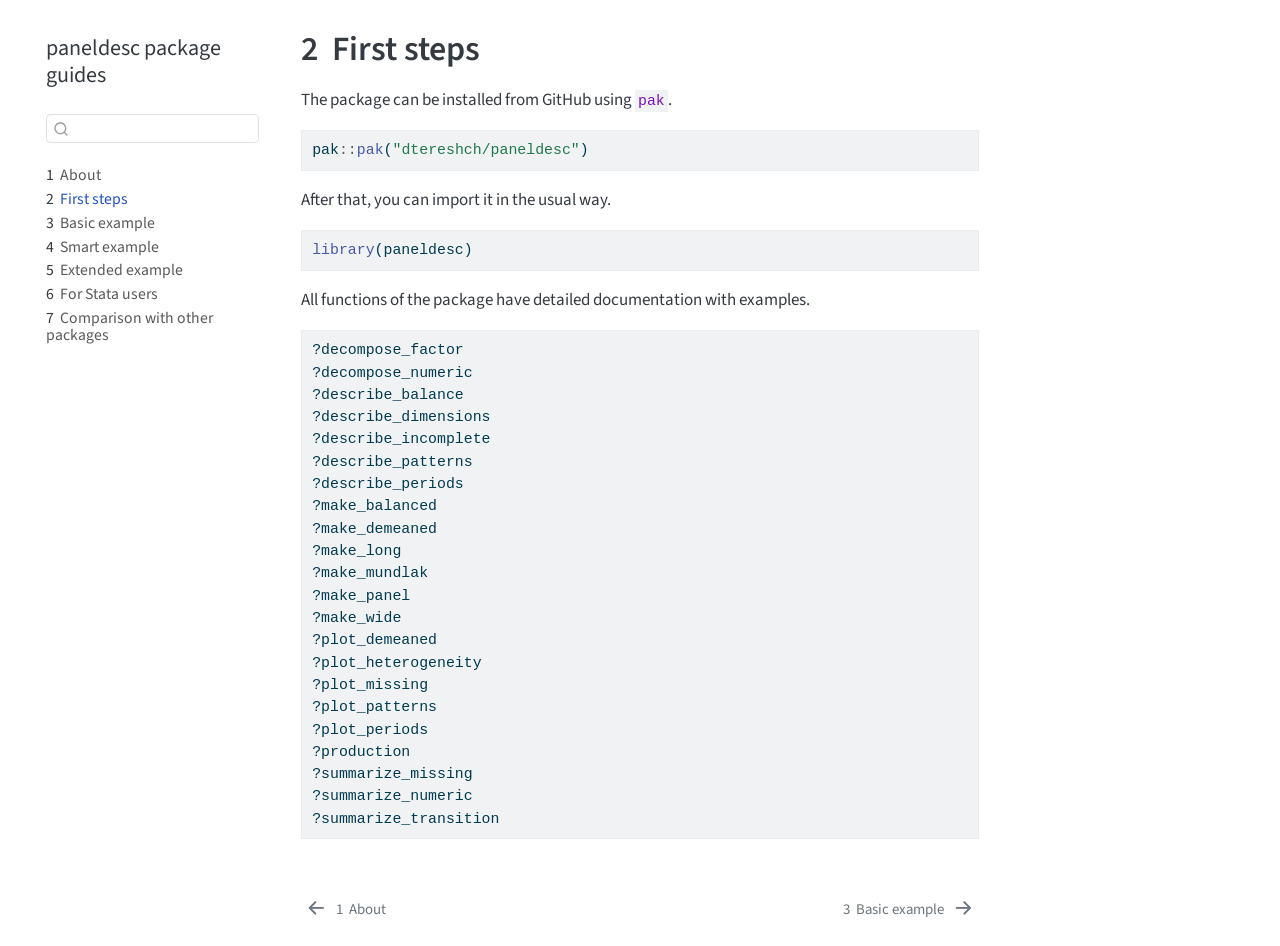
==== docs/00_start.html @ 5338b29d "Update examples" ====
<!DOCTYPE html>
<html xmlns="http://www.w3.org/1999/xhtml" lang="en" xml:lang="en"><head>

<meta charset="utf-8">
<meta name="generator" content="quarto-1.9.36">

<meta name="viewport" content="width=device-width, initial-scale=1.0, user-scalable=yes">


<title>2&nbsp; First steps – paneldesc package guides</title>
<style>
/* Default styles provided by pandoc.
** See https://pandoc.org/MANUAL.html#variables-for-html for config info.
*/
code{white-space: pre-wrap;}
span.smallcaps{font-variant: small-caps;}
div.columns{display: flex; gap: min(4vw, 1.5em);}
div.column{flex: auto; overflow-x: auto;}
div.hanging-indent{margin-left: 1.5em; text-indent: -1.5em;}
ul.task-list{list-style: none;}
ul.task-list li input[type="checkbox"] {
  width: 0.8em;
  margin: 0 0.8em 0.2em -1em; /* quarto-specific, see https://github.com/quarto-dev/quarto-cli/issues/4556 */ 
  vertical-align: middle;
}
/* CSS for syntax highlighting */
html { -webkit-text-size-adjust: 100%; }
pre > code.sourceCode { white-space: pre; position: relative; }
pre > code.sourceCode > span { display: inline-block; line-height: 1.25; }
pre > code.sourceCode > span:empty { height: 1.2em; }
.sourceCode { overflow: visible; }
code.sourceCode > span { color: inherit; text-decoration: inherit; }
div.sourceCode { margin: 1em 0; }
pre.sourceCode { margin: 0; }
@media screen {
div.sourceCode { overflow: auto; }
}
@media print {
pre > code.sourceCode { white-space: pre-wrap; }
pre > code.sourceCode > span { text-indent: -5em; padding-left: 5em; }
}
pre.numberSource code
  { counter-reset: source-line 0; }
pre.numberSource code > span
  { position: relative; left: -4em; counter-increment: source-line; }
pre.numberSource code > span > a:first-child::before
  { content: counter(source-line);
    position: relative; left: -1em; text-align: right; vertical-align: baseline;
    border: none; display: inline-block;
    -webkit-touch-callout: none; -webkit-user-select: none;
    -khtml-user-select: none; -moz-user-select: none;
    -ms-user-select: none; user-select: none;
    padding: 0 4px; width: 4em;
  }
pre.numberSource { margin-left: 3em;  padding-left: 4px; }
div.sourceCode
  {   }
@media screen {
pre > code.sourceCode > span > a:first-child::before { text-decoration: underline; }
}
</style>


<script src="site_libs/quarto-nav/quarto-nav.js"></script>
<script src="site_libs/quarto-nav/headroom.min.js"></script>
<script src="site_libs/clipboard/clipboard.min.js"></script>
<script src="site_libs/quarto-search/autocomplete.umd.js"></script>
<script src="site_libs/quarto-search/fuse.min.js"></script>
<script src="site_libs/quarto-search/quarto-search.js"></script>
<meta name="quarto:offset" content="./">
<link href="./01_basic.html" rel="next">
<link href="./index.html" rel="prev">
<script src="site_libs/quarto-html/quarto.js" type="module"></script>
<script src="site_libs/quarto-html/tabsets/tabsets.js" type="module"></script>
<script src="site_libs/quarto-html/popper.min.js"></script>
<script src="site_libs/quarto-html/tippy.umd.min.js"></script>
<script src="site_libs/quarto-html/anchor.min.js"></script>
<link href="site_libs/quarto-html/tippy.css" rel="stylesheet">
<link href="site_libs/quarto-html/quarto-syntax-highlighting-845c23b38eaddc0f92fda52bfe77a8c8.css" rel="stylesheet" id="quarto-text-highlighting-styles">
<script src="site_libs/bootstrap/bootstrap.min.js"></script>
<link href="site_libs/bootstrap/bootstrap-icons.css" rel="stylesheet">
<link href="site_libs/bootstrap/bootstrap-a0c9b17a6f8fef2cdd58135d6438d065.min.css" rel="stylesheet" append-hash="true" id="quarto-bootstrap" data-mode="light">
<script id="quarto-search-options" type="application/json">{
  "location": "sidebar",
  "copy-button": false,
  "collapse-after": 3,
  "panel-placement": "start",
  "type": "textbox",
  "limit": 50,
  "keyboard-shortcut": [
    "f",
    "/",
    "s"
  ],
  "show-item-context": false,
  "language": {
    "search-no-results-text": "No results",
    "search-matching-documents-text": "matching documents",
    "search-copy-link-title": "Copy link to search",
    "search-hide-matches-text": "Hide additional matches",
    "search-more-match-text": "more match in this document",
    "search-more-matches-text": "more matches in this document",
    "search-clear-button-title": "Clear",
    "search-text-placeholder": "",
    "search-detached-cancel-button-title": "Cancel",
    "search-submit-button-title": "Submit",
    "search-label": "Search"
  }
}</script>


</head>

<body class="nav-sidebar floating quarto-light">

<div id="quarto-search-results"></div>
  <header id="quarto-header" class="headroom fixed-top">
  <nav class="quarto-secondary-nav">
    <div class="container-fluid d-flex">
      <button type="button" class="quarto-btn-toggle btn" data-bs-toggle="collapse" role="button" data-bs-target=".quarto-sidebar-collapse-item" aria-controls="quarto-sidebar" aria-expanded="false" aria-label="Toggle sidebar navigation" onclick="if (window.quartoToggleHeadroom) { window.quartoToggleHeadroom(); }">
        <i class="bi bi-layout-text-sidebar-reverse"></i>
      </button>
        <nav class="quarto-page-breadcrumbs" aria-label="breadcrumb"><ol class="breadcrumb"><li class="breadcrumb-item"><a href="./00_start.html"><span class="chapter-number">2</span>&nbsp; <span class="chapter-title">First steps</span></a></li></ol></nav>
        <a class="flex-grow-1" role="navigation" data-bs-toggle="collapse" data-bs-target=".quarto-sidebar-collapse-item" aria-controls="quarto-sidebar" aria-expanded="false" aria-label="Toggle sidebar navigation" onclick="if (window.quartoToggleHeadroom) { window.quartoToggleHeadroom(); }">      
        </a>
      <button type="button" class="btn quarto-search-button" aria-label="Search" onclick="window.quartoOpenSearch();">
        <i class="bi bi-search"></i>
      </button>
    </div>
  </nav>
</header>
<!-- content -->
<div id="quarto-content" class="quarto-container page-columns page-rows-contents page-layout-article">
<!-- sidebar -->
  <nav id="quarto-sidebar" class="sidebar collapse collapse-horizontal quarto-sidebar-collapse-item sidebar-navigation floating overflow-auto">
    <div class="pt-lg-2 mt-2 text-left sidebar-header">
    <div class="sidebar-title mb-0 py-0">
      <a href="./">paneldesc package guides</a> 
    </div>
      </div>
        <div class="mt-2 flex-shrink-0 align-items-center">
        <div class="sidebar-search">
        <div id="quarto-search" class="" title="Search"></div>
        </div>
        </div>
    <div class="sidebar-menu-container"> 
    <ul class="list-unstyled mt-1">
        <li class="sidebar-item">
  <div class="sidebar-item-container"> 
  <a href="./index.html" class="sidebar-item-text sidebar-link">
 <span class="menu-text"><span class="chapter-number">1</span>&nbsp; <span class="chapter-title">About</span></span></a>
  </div>
</li>
        <li class="sidebar-item">
  <div class="sidebar-item-container"> 
  <a href="./00_start.html" class="sidebar-item-text sidebar-link active">
 <span class="menu-text"><span class="chapter-number">2</span>&nbsp; <span class="chapter-title">First steps</span></span></a>
  </div>
</li>
        <li class="sidebar-item">
  <div class="sidebar-item-container"> 
  <a href="./01_basic.html" class="sidebar-item-text sidebar-link">
 <span class="menu-text"><span class="chapter-number">3</span>&nbsp; <span class="chapter-title">Basic example</span></span></a>
  </div>
</li>
        <li class="sidebar-item">
  <div class="sidebar-item-container"> 
  <a href="./02_panel.html" class="sidebar-item-text sidebar-link">
 <span class="menu-text"><span class="chapter-number">4</span>&nbsp; <span class="chapter-title">Smart example</span></span></a>
  </div>
</li>
        <li class="sidebar-item">
  <div class="sidebar-item-container"> 
  <a href="./03_extend.html" class="sidebar-item-text sidebar-link">
 <span class="menu-text"><span class="chapter-number">5</span>&nbsp; <span class="chapter-title">Extended example</span></span></a>
  </div>
</li>
        <li class="sidebar-item">
  <div class="sidebar-item-container"> 
  <a href="./04_Stata.html" class="sidebar-item-text sidebar-link">
 <span class="menu-text"><span class="chapter-number">6</span>&nbsp; <span class="chapter-title">For Stata users</span></span></a>
  </div>
</li>
        <li class="sidebar-item">
  <div class="sidebar-item-container"> 
  <a href="./05_comparison.html" class="sidebar-item-text sidebar-link">
 <span class="menu-text"><span class="chapter-number">7</span>&nbsp; <span class="chapter-title">Comparison with other packages</span></span></a>
  </div>
</li>
    </ul>
    </div>
</nav>
<div id="quarto-sidebar-glass" class="quarto-sidebar-collapse-item" data-bs-toggle="collapse" data-bs-target=".quarto-sidebar-collapse-item"></div>
<!-- margin-sidebar -->
    <div id="quarto-margin-sidebar" class="sidebar margin-sidebar zindex-bottom">
        
    </div>
<!-- main -->
<main class="content" id="quarto-document-content">

<header id="title-block-header" class="quarto-title-block default">
<div class="quarto-title">
<h1 class="title"><span class="chapter-number">2</span>&nbsp; <span class="chapter-title">First steps</span></h1>
</div>



<div class="quarto-title-meta">

    
  
    
  </div>
  


</header>


<p>The package can be installed from GitHub using <code>pak</code>.</p>
<div class="cell">
<div class="code-copy-outer-scaffold"><div class="sourceCode cell-code" id="cb1"><pre class="sourceCode r code-with-copy"><code class="sourceCode r"><span id="cb1-1"><a href="#cb1-1" aria-hidden="true" tabindex="-1"></a>pak<span class="sc">::</span><span class="fu">pak</span>(<span class="st">"dtereshch/paneldesc"</span>)</span></code></pre></div><button title="Copy to Clipboard" class="code-copy-button"><i class="bi"></i></button></div>
</div>
<p>After that, you can import it in the usual way.</p>
<div class="cell">
<div class="code-copy-outer-scaffold"><div class="sourceCode cell-code" id="cb2"><pre class="sourceCode r code-with-copy"><code class="sourceCode r"><span id="cb2-1"><a href="#cb2-1" aria-hidden="true" tabindex="-1"></a><span class="fu">library</span>(paneldesc)</span></code></pre></div><button title="Copy to Clipboard" class="code-copy-button"><i class="bi"></i></button></div>
</div>
<p>All functions of the package have detailed documentation with examples.</p>
<div class="cell">
<div class="code-copy-outer-scaffold"><div class="sourceCode cell-code" id="cb3"><pre class="sourceCode r code-with-copy"><code class="sourceCode r"><span id="cb3-1"><a href="#cb3-1" aria-hidden="true" tabindex="-1"></a>?decompose_factor</span>
<span id="cb3-2"><a href="#cb3-2" aria-hidden="true" tabindex="-1"></a>?decompose_numeric</span>
<span id="cb3-3"><a href="#cb3-3" aria-hidden="true" tabindex="-1"></a>?describe_balance</span>
<span id="cb3-4"><a href="#cb3-4" aria-hidden="true" tabindex="-1"></a>?describe_dimensions</span>
<span id="cb3-5"><a href="#cb3-5" aria-hidden="true" tabindex="-1"></a>?describe_incomplete</span>
<span id="cb3-6"><a href="#cb3-6" aria-hidden="true" tabindex="-1"></a>?describe_patterns</span>
<span id="cb3-7"><a href="#cb3-7" aria-hidden="true" tabindex="-1"></a>?describe_periods</span>
<span id="cb3-8"><a href="#cb3-8" aria-hidden="true" tabindex="-1"></a>?make_balanced</span>
<span id="cb3-9"><a href="#cb3-9" aria-hidden="true" tabindex="-1"></a>?make_demeaned</span>
<span id="cb3-10"><a href="#cb3-10" aria-hidden="true" tabindex="-1"></a>?make_long</span>
<span id="cb3-11"><a href="#cb3-11" aria-hidden="true" tabindex="-1"></a>?make_mundlak</span>
<span id="cb3-12"><a href="#cb3-12" aria-hidden="true" tabindex="-1"></a>?make_panel</span>
<span id="cb3-13"><a href="#cb3-13" aria-hidden="true" tabindex="-1"></a>?make_wide</span>
<span id="cb3-14"><a href="#cb3-14" aria-hidden="true" tabindex="-1"></a>?plot_demeaned</span>
<span id="cb3-15"><a href="#cb3-15" aria-hidden="true" tabindex="-1"></a>?plot_heterogeneity</span>
<span id="cb3-16"><a href="#cb3-16" aria-hidden="true" tabindex="-1"></a>?plot_missing</span>
<span id="cb3-17"><a href="#cb3-17" aria-hidden="true" tabindex="-1"></a>?plot_patterns</span>
<span id="cb3-18"><a href="#cb3-18" aria-hidden="true" tabindex="-1"></a>?plot_periods</span>
<span id="cb3-19"><a href="#cb3-19" aria-hidden="true" tabindex="-1"></a>?production</span>
<span id="cb3-20"><a href="#cb3-20" aria-hidden="true" tabindex="-1"></a>?summarize_missing</span>
<span id="cb3-21"><a href="#cb3-21" aria-hidden="true" tabindex="-1"></a>?summarize_numeric</span>
<span id="cb3-22"><a href="#cb3-22" aria-hidden="true" tabindex="-1"></a>?summarize_transition</span></code></pre></div><button title="Copy to Clipboard" class="code-copy-button"><i class="bi"></i></button></div>
</div>



</main> <!-- /main -->
<script id="quarto-html-after-body" type="application/javascript">
  window.document.addEventListener("DOMContentLoaded", function (event) {
    const icon = "";
    const anchorJS = new window.AnchorJS();
    anchorJS.options = {
      placement: 'right',
      icon: icon
    };
    anchorJS.add('.anchored');
    const isCodeAnnotation = (el) => {
      for (const clz of el.classList) {
        if (clz.startsWith('code-annotation-')) {                     
          return true;
        }
      }
      return false;
    }
    const onCopySuccess = function(e) {
      // button target
      const button = e.trigger;
      // don't keep focus
      button.blur();
      // flash "checked"
      button.classList.add('code-copy-button-checked');
      var currentTitle = button.getAttribute("title");
      button.setAttribute("title", "Copied!");
      let tooltip;
      if (window.bootstrap) {
        button.setAttribute("data-bs-toggle", "tooltip");
        button.setAttribute("data-bs-placement", "left");
        button.setAttribute("data-bs-title", "Copied!");
        tooltip = new bootstrap.Tooltip(button, 
          { trigger: "manual", 
            customClass: "code-copy-button-tooltip",
            offset: [0, -8]});
        tooltip.show();    
      }
      setTimeout(function() {
        if (tooltip) {
          tooltip.hide();
          button.removeAttribute("data-bs-title");
          button.removeAttribute("data-bs-toggle");
          button.removeAttribute("data-bs-placement");
        }
        button.setAttribute("title", currentTitle);
        button.classList.remove('code-copy-button-checked');
      }, 1000);
      // clear code selection
      e.clearSelection();
    }
    const getTextToCopy = function(trigger) {
      const outerScaffold = trigger.parentElement.cloneNode(true);
      const codeEl = outerScaffold.querySelector('code');
      for (const childEl of codeEl.children) {
        if (isCodeAnnotation(childEl)) {
          childEl.remove();
        }
      }
      return codeEl.innerText;
    }
    const clipboard = new window.ClipboardJS('.code-copy-button:not([data-in-quarto-modal])', {
      text: getTextToCopy
    });
    clipboard.on('success', onCopySuccess);
    if (window.document.getElementById('quarto-embedded-source-code-modal')) {
      const clipboardModal = new window.ClipboardJS('.code-copy-button[data-in-quarto-modal]', {
        text: getTextToCopy,
        container: window.document.getElementById('quarto-embedded-source-code-modal')
      });
      clipboardModal.on('success', onCopySuccess);
    }
      var localhostRegex = new RegExp(/^(?:http|https):\/\/localhost\:?[0-9]*\//);
      var mailtoRegex = new RegExp(/^mailto:/);
        var filterRegex = new RegExp('/' + window.location.host + '/');
      var isInternal = (href) => {
          return filterRegex.test(href) || localhostRegex.test(href) || mailtoRegex.test(href);
      }
      // Inspect non-navigation links and adorn them if external
     var links = window.document.querySelectorAll('a[href]:not(.nav-link):not(.navbar-brand):not(.toc-action):not(.sidebar-link):not(.sidebar-item-toggle):not(.pagination-link):not(.no-external):not([aria-hidden]):not(.dropdown-item):not(.quarto-navigation-tool):not(.about-link)');
      for (var i=0; i<links.length; i++) {
        const link = links[i];
        if (!isInternal(link.href)) {
          // undo the damage that might have been done by quarto-nav.js in the case of
          // links that we want to consider external
          if (link.dataset.originalHref !== undefined) {
            link.href = link.dataset.originalHref;
          }
        }
      }
    function tippyHover(el, contentFn, onTriggerFn, onUntriggerFn) {
      const config = {
        allowHTML: true,
        maxWidth: 500,
        delay: 100,
        arrow: false,
        appendTo: function(el) {
            return el.parentElement;
        },
        interactive: true,
        interactiveBorder: 10,
        theme: 'quarto',
        placement: 'bottom-start',
      };
      if (contentFn) {
        config.content = contentFn;
      }
      if (onTriggerFn) {
        config.onTrigger = onTriggerFn;
      }
      if (onUntriggerFn) {
        config.onUntrigger = onUntriggerFn;
      }
      window.tippy(el, config); 
    }
    const noterefs = window.document.querySelectorAll('a[role="doc-noteref"]');
    for (var i=0; i<noterefs.length; i++) {
      const ref = noterefs[i];
      tippyHover(ref, function() {
        // use id or data attribute instead here
        let href = ref.getAttribute('data-footnote-href') || ref.getAttribute('href');
        try { href = new URL(href).hash; } catch {}
        const id = href.replace(/^#\/?/, "");
        const note = window.document.getElementById(id);
        if (note) {
          return note.innerHTML;
        } else {
          return "";
        }
      });
    }
    const xrefs = window.document.querySelectorAll('a.quarto-xref');
    const processXRef = (id, note) => {
      // Strip column container classes
      const stripColumnClz = (el) => {
        el.classList.remove("page-full", "page-columns");
        if (el.children) {
          for (const child of el.children) {
            stripColumnClz(child);
          }
        }
      }
      stripColumnClz(note)
      if (id === null || id.startsWith('sec-')) {
        // Special case sections, only their first couple elements
        const container = document.createElement("div");
        if (note.children && note.children.length > 2) {
          container.appendChild(note.children[0].cloneNode(true));
          for (let i = 1; i < note.children.length; i++) {
            const child = note.children[i];
            if (child.tagName === "P" && child.innerText === "") {
              continue;
            } else {
              container.appendChild(child.cloneNode(true));
              break;
            }
          }
          if (window.Quarto?.typesetMath) {
            window.Quarto.typesetMath(container);
          }
          return container.innerHTML
        } else {
          if (window.Quarto?.typesetMath) {
            window.Quarto.typesetMath(note);
          }
          return note.innerHTML;
        }
      } else {
        // Remove any anchor links if they are present
        const anchorLink = note.querySelector('a.anchorjs-link');
        if (anchorLink) {
          anchorLink.remove();
        }
        if (window.Quarto?.typesetMath) {
          window.Quarto.typesetMath(note);
        }
        if (note.classList.contains("callout")) {
          return note.outerHTML;
        } else {
          return note.innerHTML;
        }
      }
    }
    for (var i=0; i<xrefs.length; i++) {
      const xref = xrefs[i];
      tippyHover(xref, undefined, function(instance) {
        instance.disable();
        let url = xref.getAttribute('href');
        let hash = undefined; 
        if (url.startsWith('#')) {
          hash = url;
        } else {
          try { hash = new URL(url).hash; } catch {}
        }
        if (hash) {
          const id = hash.replace(/^#\/?/, "");
          const note = window.document.getElementById(id);
          if (note !== null) {
            try {
              const html = processXRef(id, note.cloneNode(true));
              instance.setContent(html);
            } finally {
              instance.enable();
              instance.show();
            }
          } else {
            // See if we can fetch this
            fetch(url.split('#')[0])
            .then(res => res.text())
            .then(html => {
              const parser = new DOMParser();
              const htmlDoc = parser.parseFromString(html, "text/html");
              const note = htmlDoc.getElementById(id);
              if (note !== null) {
                const html = processXRef(id, note);
                instance.setContent(html);
              } 
            }).finally(() => {
              instance.enable();
              instance.show();
            });
          }
        } else {
          // See if we can fetch a full url (with no hash to target)
          // This is a special case and we should probably do some content thinning / targeting
          fetch(url)
          .then(res => res.text())
          .then(html => {
            const parser = new DOMParser();
            const htmlDoc = parser.parseFromString(html, "text/html");
            const note = htmlDoc.querySelector('main.content');
            if (note !== null) {
              // This should only happen for chapter cross references
              // (since there is no id in the URL)
              // remove the first header
              if (note.children.length > 0 && note.children[0].tagName === "HEADER") {
                note.children[0].remove();
              }
              const html = processXRef(null, note);
              instance.setContent(html);
            } 
          }).finally(() => {
            instance.enable();
            instance.show();
          });
        }
      }, function(instance) {
      });
    }
        let selectedAnnoteEl;
        const selectorForAnnotation = ( cell, annotation) => {
          let cellAttr = 'data-code-cell="' + cell + '"';
          let lineAttr = 'data-code-annotation="' +  annotation + '"';
          const selector = 'span[' + cellAttr + '][' + lineAttr + ']';
          return selector;
        }
        const selectCodeLines = (annoteEl) => {
          const doc = window.document;
          const targetCell = annoteEl.getAttribute("data-target-cell");
          const targetAnnotation = annoteEl.getAttribute("data-target-annotation");
          const annoteSpan = window.document.querySelector(selectorForAnnotation(targetCell, targetAnnotation));
          const lines = annoteSpan.getAttribute("data-code-lines").split(",");
          const lineIds = lines.map((line) => {
            return targetCell + "-" + line;
          })
          let top = null;
          let height = null;
          let parent = null;
          if (lineIds.length > 0) {
              //compute the position of the single el (top and bottom and make a div)
              const el = window.document.getElementById(lineIds[0]);
              top = el.offsetTop;
              height = el.offsetHeight;
              parent = el.parentElement.parentElement;
            if (lineIds.length > 1) {
              const lastEl = window.document.getElementById(lineIds[lineIds.length - 1]);
              const bottom = lastEl.offsetTop + lastEl.offsetHeight;
              height = bottom - top;
            }
            if (top !== null && height !== null && parent !== null) {
              // cook up a div (if necessary) and position it 
              let div = window.document.getElementById("code-annotation-line-highlight");
              if (div === null) {
                div = window.document.createElement("div");
                div.setAttribute("id", "code-annotation-line-highlight");
                div.style.position = 'absolute';
                parent.appendChild(div);
              }
              div.style.top = top - 2 + "px";
              div.style.height = height + 4 + "px";
              div.style.left = 0;
              let gutterDiv = window.document.getElementById("code-annotation-line-highlight-gutter");
              if (gutterDiv === null) {
                gutterDiv = window.document.createElement("div");
                gutterDiv.setAttribute("id", "code-annotation-line-highlight-gutter");
                gutterDiv.style.position = 'absolute';
                const codeCell = window.document.getElementById(targetCell);
                const gutter = codeCell.querySelector('.code-annotation-gutter');
                gutter.appendChild(gutterDiv);
              }
              gutterDiv.style.top = top - 2 + "px";
              gutterDiv.style.height = height + 4 + "px";
            }
            selectedAnnoteEl = annoteEl;
          }
        };
        const unselectCodeLines = () => {
          const elementsIds = ["code-annotation-line-highlight", "code-annotation-line-highlight-gutter"];
          elementsIds.forEach((elId) => {
            const div = window.document.getElementById(elId);
            if (div) {
              div.remove();
            }
          });
          selectedAnnoteEl = undefined;
        };
          // Handle positioning of the toggle
      window.addEventListener(
        "resize",
        throttle(() => {
          elRect = undefined;
          if (selectedAnnoteEl) {
            selectCodeLines(selectedAnnoteEl);
          }
        }, 10)
      );
      function throttle(fn, ms) {
      let throttle = false;
      let timer;
        return (...args) => {
          if(!throttle) { // first call gets through
              fn.apply(this, args);
              throttle = true;
          } else { // all the others get throttled
              if(timer) clearTimeout(timer); // cancel #2
              timer = setTimeout(() => {
                fn.apply(this, args);
                timer = throttle = false;
              }, ms);
          }
        };
      }
        // Attach click handler to the DT
        const annoteDls = window.document.querySelectorAll('dt[data-target-cell]');
        for (const annoteDlNode of annoteDls) {
          annoteDlNode.addEventListener('click', (event) => {
            const clickedEl = event.target;
            if (clickedEl !== selectedAnnoteEl) {
              unselectCodeLines();
              const activeEl = window.document.querySelector('dt[data-target-cell].code-annotation-active');
              if (activeEl) {
                activeEl.classList.remove('code-annotation-active');
              }
              selectCodeLines(clickedEl);
              clickedEl.classList.add('code-annotation-active');
            } else {
              // Unselect the line
              unselectCodeLines();
              clickedEl.classList.remove('code-annotation-active');
            }
          });
        }
    const findCites = (el) => {
      const parentEl = el.parentElement;
      if (parentEl) {
        const cites = parentEl.dataset.cites;
        if (cites) {
          return {
            el,
            cites: cites.split(' ')
          };
        } else {
          return findCites(el.parentElement)
        }
      } else {
        return undefined;
      }
    };
    var bibliorefs = window.document.querySelectorAll('a[role="doc-biblioref"]');
    for (var i=0; i<bibliorefs.length; i++) {
      const ref = bibliorefs[i];
      const citeInfo = findCites(ref);
      if (citeInfo) {
        tippyHover(citeInfo.el, function() {
          var popup = window.document.createElement('div');
          citeInfo.cites.forEach(function(cite) {
            var citeDiv = window.document.createElement('div');
            citeDiv.classList.add('hanging-indent');
            citeDiv.classList.add('csl-entry');
            var biblioDiv = window.document.getElementById('ref-' + cite);
            if (biblioDiv) {
              citeDiv.innerHTML = biblioDiv.innerHTML;
            }
            popup.appendChild(citeDiv);
          });
          return popup.innerHTML;
        });
      }
    }
  });
  </script>
<nav class="page-navigation">
  <div class="nav-page nav-page-previous">
      <a href="./index.html" class="pagination-link" aria-label="About">
        <i class="bi bi-arrow-left-short"></i> <span class="nav-page-text"><span class="chapter-number">1</span>&nbsp; <span class="chapter-title">About</span></span>
      </a>          
  </div>
  <div class="nav-page nav-page-next">
      <a href="./01_basic.html" class="pagination-link" aria-label="Basic example">
        <span class="nav-page-text"><span class="chapter-number">3</span>&nbsp; <span class="chapter-title">Basic example</span></span> <i class="bi bi-arrow-right-short"></i>
      </a>
  </div>
</nav>
</div> <!-- /content -->




</body></html>
---- docs/site_libs/quarto-html/quarto-syntax-highlighting-845c23b38eaddc0f92fda52bfe77a8c8.css ----
/* quarto syntax highlight colors */
:root {
  --quarto-hl-ot-color: #003B4F;
  --quarto-hl-at-color: #657422;
  --quarto-hl-ss-color: #20794D;
  --quarto-hl-an-color: #5E5E5E;
  --quarto-hl-fu-color: #4758AB;
  --quarto-hl-st-color: #20794D;
  --quarto-hl-cf-color: #003B4F;
  --quarto-hl-op-color: #5E5E5E;
  --quarto-hl-er-color: #AD0000;
  --quarto-hl-bn-color: #AD0000;
  --quarto-hl-al-color: #AD0000;
  --quarto-hl-va-color: #111111;
  --quarto-hl-bu-color: inherit;
  --quarto-hl-ex-color: inherit;
  --quarto-hl-pp-color: #AD0000;
  --quarto-hl-in-color: #5E5E5E;
  --quarto-hl-vs-color: #20794D;
  --quarto-hl-wa-color: #5E5E5E;
  --quarto-hl-do-color: #5E5E5E;
  --quarto-hl-im-color: #00769E;
  --quarto-hl-ch-color: #20794D;
  --quarto-hl-dt-color: #AD0000;
  --quarto-hl-fl-color: #AD0000;
  --quarto-hl-co-color: #5E5E5E;
  --quarto-hl-cv-color: #5E5E5E;
  --quarto-hl-cn-color: #8f5902;
  --quarto-hl-sc-color: #5E5E5E;
  --quarto-hl-dv-color: #AD0000;
  --quarto-hl-kw-color: #003B4F;
}

/* other quarto variables */
:root {
  --quarto-font-monospace: SFMono-Regular, Menlo, Monaco, Consolas, "Liberation Mono", "Courier New", monospace;
}

/* syntax highlight based on Pandoc's rules */
pre > code.sourceCode > span {
  color: #003B4F;
}

code.sourceCode > span {
  color: #003B4F;
}

div.sourceCode,
div.sourceCode pre.sourceCode {
  color: #003B4F;
}

/* Normal */
code span {
  color: #003B4F;
}

/* Alert */
code span.al {
  color: #AD0000;
  font-style: inherit;
}

/* Annotation */
code span.an {
  color: #5E5E5E;
  font-style: inherit;
}

/* Attribute */
code span.at {
  color: #657422;
  font-style: inherit;
}

/* BaseN */
code span.bn {
  color: #AD0000;
  font-style: inherit;
}

/* BuiltIn */
code span.bu {
  font-style: inherit;
}

/* ControlFlow */
code span.cf {
  color: #003B4F;
  font-weight: bold;
  font-style: inherit;
}

/* Char */
code span.ch {
  color: #20794D;
  font-style: inherit;
}

/* Constant */
code span.cn {
  color: #8f5902;
  font-style: inherit;
}

/* Comment */
code span.co {
  color: #5E5E5E;
  font-style: inherit;
}

/* CommentVar */
code span.cv {
  color: #5E5E5E;
  font-style: italic;
}

/* Documentation */
code span.do {
  color: #5E5E5E;
  font-style: italic;
}

/* DataType */
code span.dt {
  color: #AD0000;
  font-style: inherit;
}

/* DecVal */
code span.dv {
  color: #AD0000;
  font-style: inherit;
}

/* Error */
code span.er {
  color: #AD0000;
  font-style: inherit;
}

/* Extension */
code span.ex {
  font-style: inherit;
}

/* Float */
code span.fl {
  color: #AD0000;
  font-style: inherit;
}

/* Function */
code span.fu {
  color: #4758AB;
  font-style: inherit;
}

/* Import */
code span.im {
  color: #00769E;
  font-style: inherit;
}

/* Information */
code span.in {
  color: #5E5E5E;
  font-style: inherit;
}

/* Keyword */
code span.kw {
  color: #003B4F;
  font-weight: bold;
  font-style: inherit;
}

/* Operator */
code span.op {
  color: #5E5E5E;
  font-style: inherit;
}

/* Other */
code span.ot {
  color: #003B4F;
  font-style: inherit;
}

/* Preprocessor */
code span.pp {
  color: #AD0000;
  font-style: inherit;
}

/* SpecialChar */
code span.sc {
  color: #5E5E5E;
  font-style: inherit;
}

/* SpecialString */
code span.ss {
  color: #20794D;
  font-style: inherit;
}

/* String */
code span.st {
  color: #20794D;
  font-style: inherit;
}

/* Variable */
code span.va {
  color: #111111;
  font-style: inherit;
}

/* VerbatimString */
code span.vs {
  color: #20794D;
  font-style: inherit;
}

/* Warning */
code span.wa {
  color: #5E5E5E;
  font-style: italic;
}

.prevent-inlining {
  content: "</";
}

/*# sourceMappingURL=ac89f0bb514bba72461919f78549e31c.css.map */
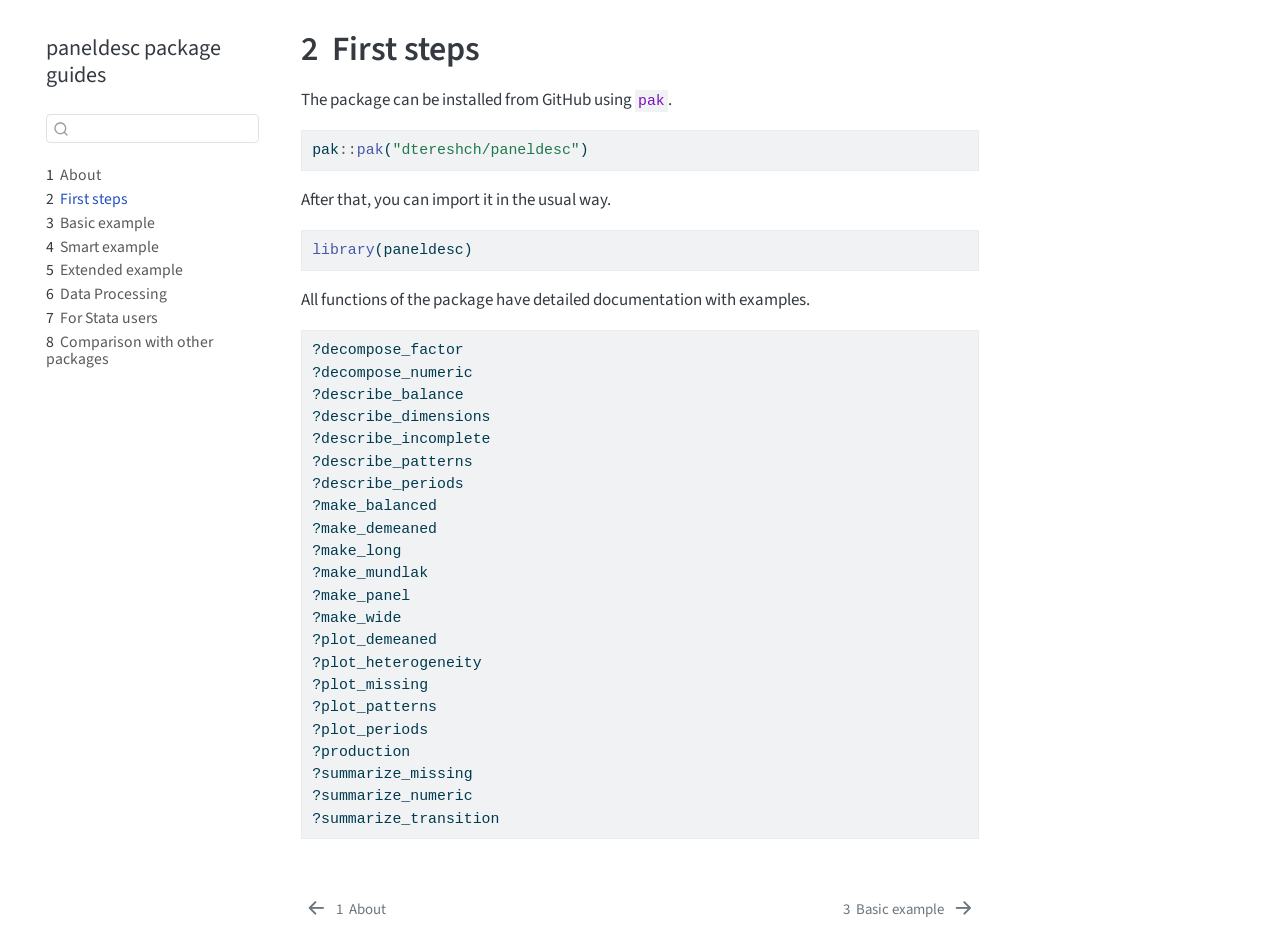
==== commit f7f9db28: "Update examples" ====
--- a/docs/00_start.html
+++ b/docs/00_start.html
@@ -177,14 +177,20 @@
 </li>
         <li class="sidebar-item">
   <div class="sidebar-item-container"> 
-  <a href="./04_Stata.html" class="sidebar-item-text sidebar-link">
- <span class="menu-text"><span class="chapter-number">6</span>&nbsp; <span class="chapter-title">For Stata users</span></span></a>
-  </div>
-</li>
-        <li class="sidebar-item">
-  <div class="sidebar-item-container"> 
-  <a href="./05_comparison.html" class="sidebar-item-text sidebar-link">
- <span class="menu-text"><span class="chapter-number">7</span>&nbsp; <span class="chapter-title">Comparison with other packages</span></span></a>
+  <a href="./04_processing.html" class="sidebar-item-text sidebar-link">
+ <span class="menu-text"><span class="chapter-number">6</span>&nbsp; <span class="chapter-title">Data Processing</span></span></a>
+  </div>
+</li>
+        <li class="sidebar-item">
+  <div class="sidebar-item-container"> 
+  <a href="./05_Stata.html" class="sidebar-item-text sidebar-link">
+ <span class="menu-text"><span class="chapter-number">7</span>&nbsp; <span class="chapter-title">For Stata users</span></span></a>
+  </div>
+</li>
+        <li class="sidebar-item">
+  <div class="sidebar-item-container"> 
+  <a href="./06_comparison.html" class="sidebar-item-text sidebar-link">
+ <span class="menu-text"><span class="chapter-number">8</span>&nbsp; <span class="chapter-title">Comparison with other packages</span></span></a>
   </div>
 </li>
     </ul>
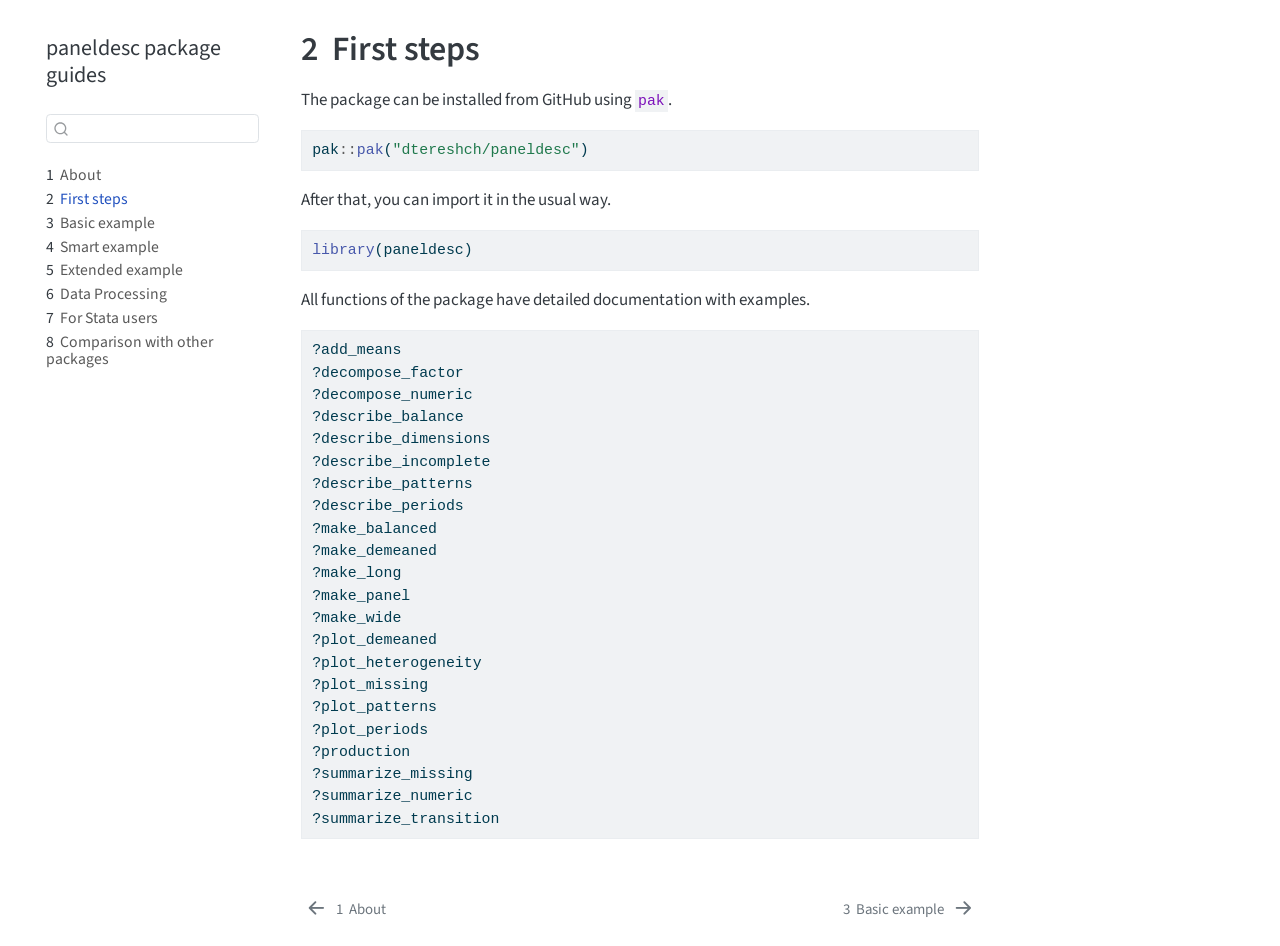
==== commit 08730a0e: "Replace make_mundlak with add_means" ====
--- a/docs/00_start.html
+++ b/docs/00_start.html
@@ -233,17 +233,17 @@
 </div>
 <p>All functions of the package have detailed documentation with examples.</p>
 <div class="cell">
-<div class="code-copy-outer-scaffold"><div class="sourceCode cell-code" id="cb3"><pre class="sourceCode r code-with-copy"><code class="sourceCode r"><span id="cb3-1"><a href="#cb3-1" aria-hidden="true" tabindex="-1"></a>?decompose_factor</span>
-<span id="cb3-2"><a href="#cb3-2" aria-hidden="true" tabindex="-1"></a>?decompose_numeric</span>
-<span id="cb3-3"><a href="#cb3-3" aria-hidden="true" tabindex="-1"></a>?describe_balance</span>
-<span id="cb3-4"><a href="#cb3-4" aria-hidden="true" tabindex="-1"></a>?describe_dimensions</span>
-<span id="cb3-5"><a href="#cb3-5" aria-hidden="true" tabindex="-1"></a>?describe_incomplete</span>
-<span id="cb3-6"><a href="#cb3-6" aria-hidden="true" tabindex="-1"></a>?describe_patterns</span>
-<span id="cb3-7"><a href="#cb3-7" aria-hidden="true" tabindex="-1"></a>?describe_periods</span>
-<span id="cb3-8"><a href="#cb3-8" aria-hidden="true" tabindex="-1"></a>?make_balanced</span>
-<span id="cb3-9"><a href="#cb3-9" aria-hidden="true" tabindex="-1"></a>?make_demeaned</span>
-<span id="cb3-10"><a href="#cb3-10" aria-hidden="true" tabindex="-1"></a>?make_long</span>
-<span id="cb3-11"><a href="#cb3-11" aria-hidden="true" tabindex="-1"></a>?make_mundlak</span>
+<div class="code-copy-outer-scaffold"><div class="sourceCode cell-code" id="cb3"><pre class="sourceCode r code-with-copy"><code class="sourceCode r"><span id="cb3-1"><a href="#cb3-1" aria-hidden="true" tabindex="-1"></a>?add_means</span>
+<span id="cb3-2"><a href="#cb3-2" aria-hidden="true" tabindex="-1"></a>?decompose_factor</span>
+<span id="cb3-3"><a href="#cb3-3" aria-hidden="true" tabindex="-1"></a>?decompose_numeric</span>
+<span id="cb3-4"><a href="#cb3-4" aria-hidden="true" tabindex="-1"></a>?describe_balance</span>
+<span id="cb3-5"><a href="#cb3-5" aria-hidden="true" tabindex="-1"></a>?describe_dimensions</span>
+<span id="cb3-6"><a href="#cb3-6" aria-hidden="true" tabindex="-1"></a>?describe_incomplete</span>
+<span id="cb3-7"><a href="#cb3-7" aria-hidden="true" tabindex="-1"></a>?describe_patterns</span>
+<span id="cb3-8"><a href="#cb3-8" aria-hidden="true" tabindex="-1"></a>?describe_periods</span>
+<span id="cb3-9"><a href="#cb3-9" aria-hidden="true" tabindex="-1"></a>?make_balanced</span>
+<span id="cb3-10"><a href="#cb3-10" aria-hidden="true" tabindex="-1"></a>?make_demeaned</span>
+<span id="cb3-11"><a href="#cb3-11" aria-hidden="true" tabindex="-1"></a>?make_long</span>
 <span id="cb3-12"><a href="#cb3-12" aria-hidden="true" tabindex="-1"></a>?make_panel</span>
 <span id="cb3-13"><a href="#cb3-13" aria-hidden="true" tabindex="-1"></a>?make_wide</span>
 <span id="cb3-14"><a href="#cb3-14" aria-hidden="true" tabindex="-1"></a>?plot_demeaned</span>
